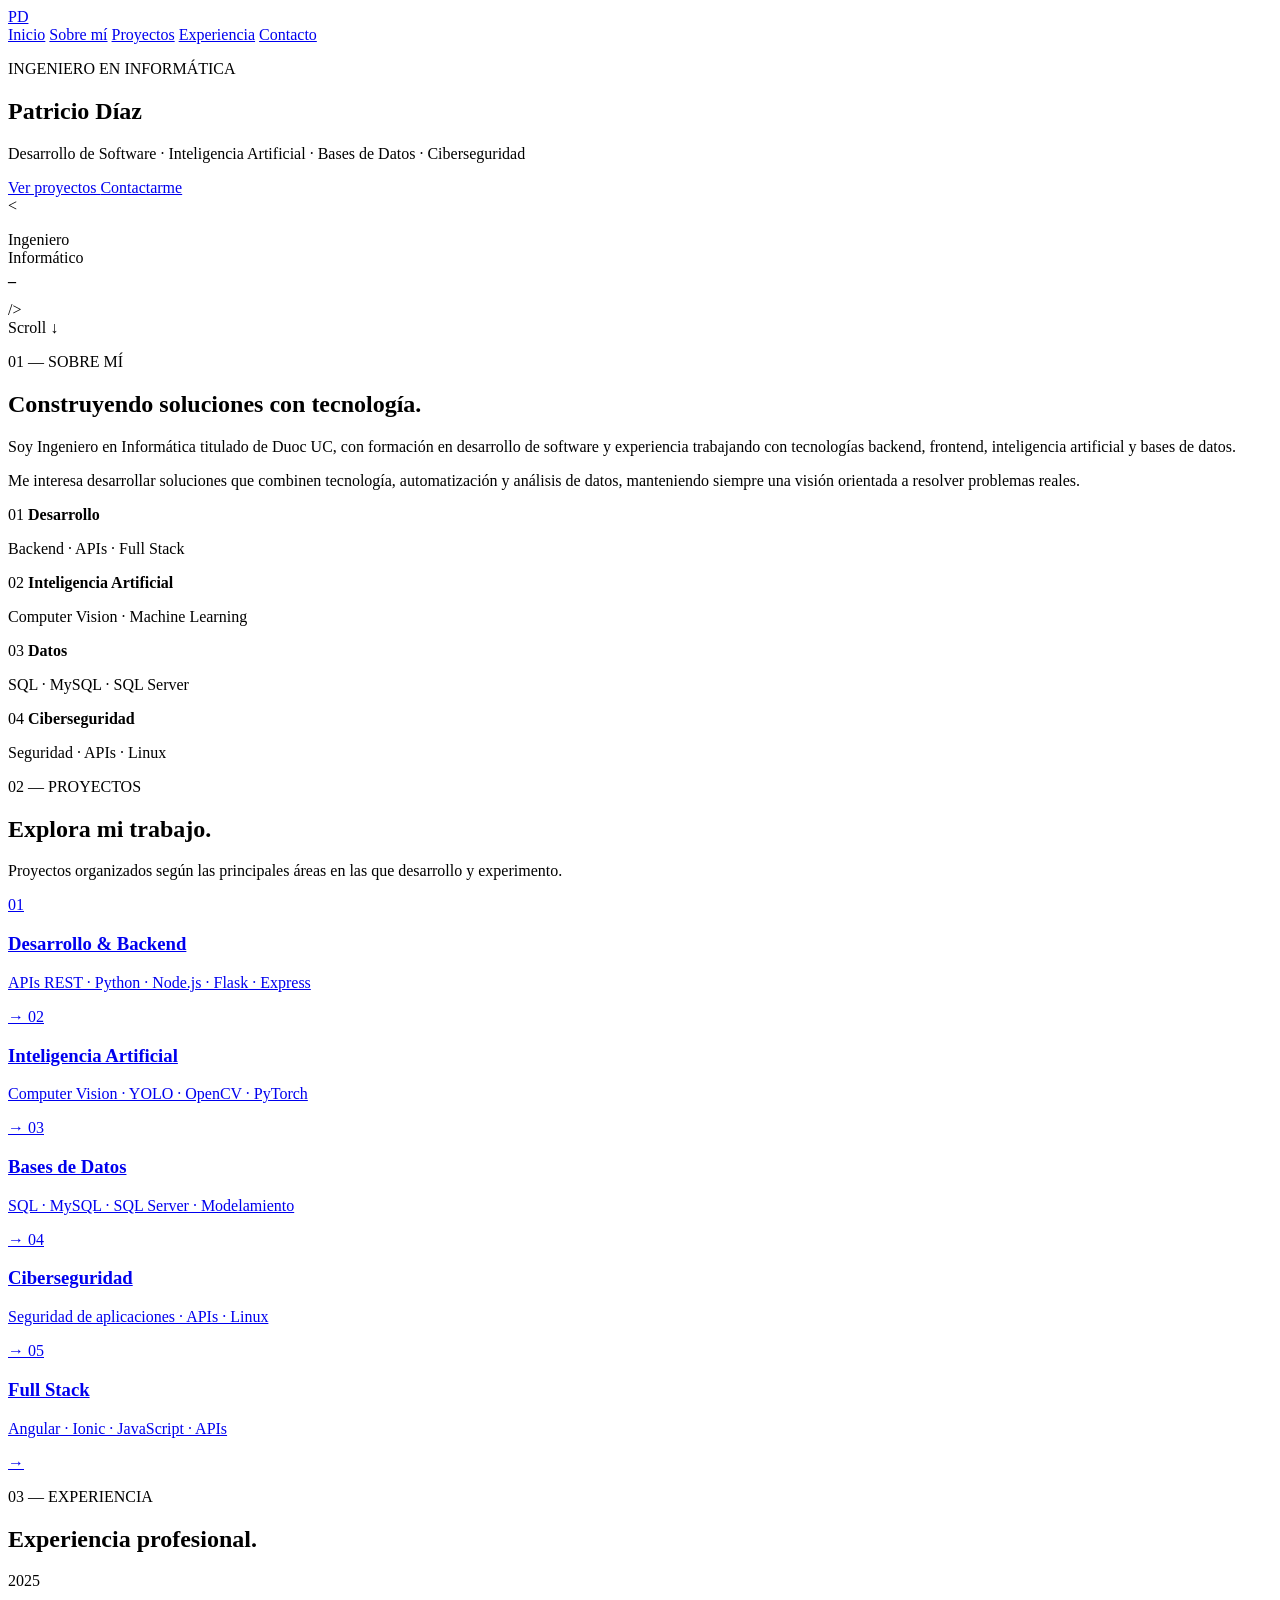
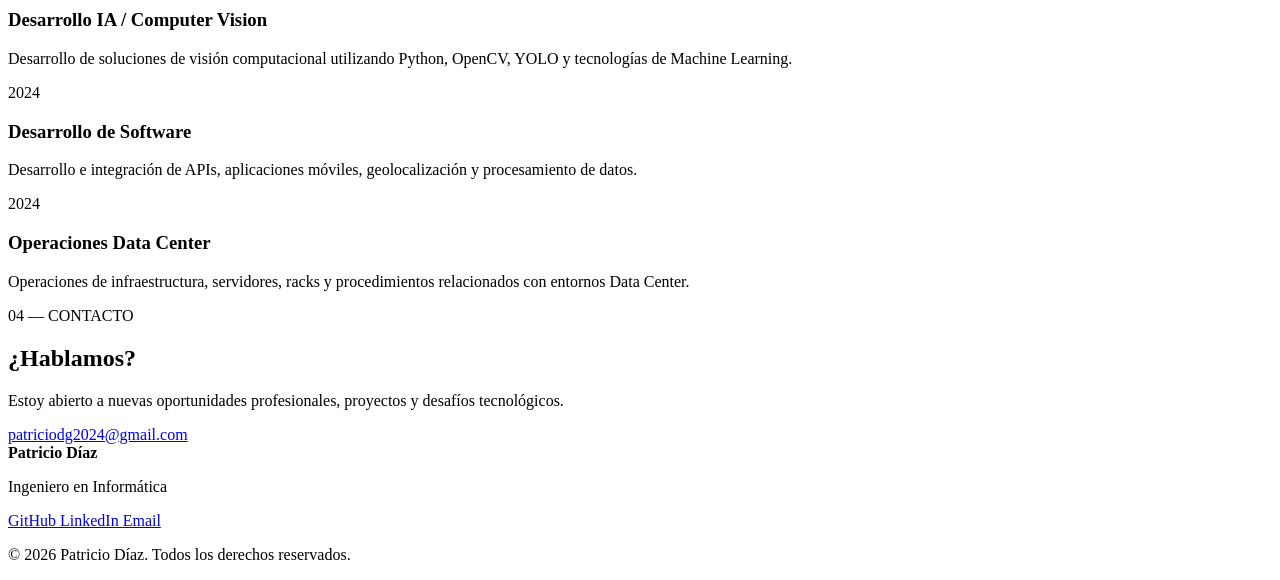
==== index.html @ 8d95fe8f "Create index.html" ====
<!DOCTYPE html>
<html lang="es">

<head>
    <meta charset="UTF-8">
    <meta name="viewport" content="width=device-width, initial-scale=1.0">

    <title>Patricio Díaz | Ingeniero en Informática</title>

    <meta
        name="description"
        content="Portfolio profesional de Patricio Díaz, Ingeniero en Informática especializado en desarrollo de software, inteligencia artificial, bases de datos y ciberseguridad."
    >

    <link rel="stylesheet" href="css/style.css">
</head>

<body>

    <!-- =========================
         NAVBAR
    ========================== -->

    <header class="navbar">

        <div class="container navbar-container">

            <a href="#inicio" class="logo">
                PD
            </a>

            <nav class="nav-menu">

                <a href="#inicio">Inicio</a>
                <a href="#sobre-mi">Sobre mí</a>
                <a href="#proyectos">Proyectos</a>
                <a href="#experiencia">Experiencia</a>
                <a href="#contacto">Contacto</a>

            </nav>

        </div>

    </header>


    <main>

        <!-- =========================
             HERO
        ========================== -->

        <section id="inicio" class="hero">

            <div class="container hero-container">

                <div class="hero-content">

                    <p class="hero-subtitle">
                        INGENIERO EN INFORMÁTICA
                    </p>

                    <h1>
                        Patricio
                        <span>Díaz</span>
                    </h1>

                    <p class="hero-description">
                        Desarrollo de Software · Inteligencia Artificial
                        · Bases de Datos · Ciberseguridad
                    </p>

                    <div class="hero-buttons">

                        <a href="#proyectos" class="btn btn-primary">
                            Ver proyectos
                        </a>

                        <a href="#contacto" class="btn btn-secondary">
                            Contactarme
                        </a>

                    </div>

                </div>

                <div class="hero-decoration">

                    <div class="code-card">

                        <span>&lt;</span>

                        <p>
                            Ingeniero<br>
                            Informático<br>
                            <strong>_</strong>
                        </p>

                        <span>/&gt;</span>

                    </div>

                </div>

            </div>

            <div class="scroll-indicator">

                <span>Scroll</span>
                <span class="scroll-arrow">↓</span>

            </div>

        </section>


        <!-- =========================
             SOBRE MÍ
        ========================== -->

        <section id="sobre-mi" class="section about">

            <div class="container">

                <p class="section-label">
                    01 — SOBRE MÍ
                </p>

                <h2>
                    Construyendo soluciones
                    <span>con tecnología.</span>
                </h2>

                <div class="about-grid">

                    <div class="about-text">

                        <p>
                            Soy Ingeniero en Informática titulado de Duoc UC,
                            con formación en desarrollo de software y experiencia
                            trabajando con tecnologías backend, frontend,
                            inteligencia artificial y bases de datos.
                        </p>

                        <p>
                            Me interesa desarrollar soluciones que combinen
                            tecnología, automatización y análisis de datos,
                            manteniendo siempre una visión orientada a resolver
                            problemas reales.
                        </p>

                    </div>

                    <div class="about-skills">

                        <div class="skill-item">
                            <span>01</span>
                            <strong>Desarrollo</strong>
                            <p>Backend · APIs · Full Stack</p>
                        </div>

                        <div class="skill-item">
                            <span>02</span>
                            <strong>Inteligencia Artificial</strong>
                            <p>Computer Vision · Machine Learning</p>
                        </div>

                        <div class="skill-item">
                            <span>03</span>
                            <strong>Datos</strong>
                            <p>SQL · MySQL · SQL Server</p>
                        </div>

                        <div class="skill-item">
                            <span>04</span>
                            <strong>Ciberseguridad</strong>
                            <p>Seguridad · APIs · Linux</p>
                        </div>

                    </div>

                </div>

            </div>

        </section>


        <!-- =========================
             PROYECTOS
        ========================== -->

        <section id="proyectos" class="section projects">

            <div class="container">

                <p class="section-label">
                    02 — PROYECTOS
                </p>

                <h2>
                    Explora mi
                    <span>trabajo.</span>
                </h2>

                <p class="section-description">
                    Proyectos organizados según las principales áreas
                    en las que desarrollo y experimento.
                </p>


                <div class="project-categories">


                    <a href="#" class="project-category">

                        <span class="category-number">
                            01
                        </span>

                        <div>

                            <h3>
                                Desarrollo & Backend
                            </h3>

                            <p>
                                APIs REST · Python · Node.js · Flask · Express
                            </p>

                        </div>

                        <span class="category-arrow">
                            →
                        </span>

                    </a>


                    <a href="#" class="project-category">

                        <span class="category-number">
                            02
                        </span>

                        <div>

                            <h3>
                                Inteligencia Artificial
                            </h3>

                            <p>
                                Computer Vision · YOLO · OpenCV · PyTorch
                            </p>

                        </div>

                        <span class="category-arrow">
                            →
                        </span>

                    </a>


                    <a href="#" class="project-category">

                        <span class="category-number">
                            03
                        </span>

                        <div>

                            <h3>
                                Bases de Datos
                            </h3>

                            <p>
                                SQL · MySQL · SQL Server · Modelamiento
                            </p>

                        </div>

                        <span class="category-arrow">
                            →
                        </span>

                    </a>


                    <a href="#" class="project-category">

                        <span class="category-number">
                            04
                        </span>

                        <div>

                            <h3>
                                Ciberseguridad
                            </h3>

                            <p>
                                Seguridad de aplicaciones · APIs · Linux
                            </p>

                        </div>

                        <span class="category-arrow">
                            →
                        </span>

                    </a>


                    <a href="#" class="project-category">

                        <span class="category-number">
                            05
                        </span>

                        <div>

                            <h3>
                                Full Stack
                            </h3>

                            <p>
                                Angular · Ionic · JavaScript · APIs
                            </p>

                        </div>

                        <span class="category-arrow">
                            →
                        </span>

                    </a>

                </div>

            </div>

        </section>


        <!-- =========================
             EXPERIENCIA
        ========================== -->

        <section id="experiencia" class="section experience">

            <div class="container">

                <p class="section-label">
                    03 — EXPERIENCIA
                </p>

                <h2>
                    Experiencia
                    <span>profesional.</span>
                </h2>

                <div class="timeline">

                    <article class="timeline-item">

                        <span class="timeline-date">
                            2025
                        </span>

                        <div>

                            <h3>
                                Desarrollo IA / Computer Vision
                            </h3>

                            <p>
                                Desarrollo de soluciones de visión computacional
                                utilizando Python, OpenCV, YOLO y tecnologías
                                de Machine Learning.
                            </p>

                        </div>

                    </article>


                    <article class="timeline-item">

                        <span class="timeline-date">
                            2024
                        </span>

                        <div>

                            <h3>
                                Desarrollo de Software
                            </h3>

                            <p>
                                Desarrollo e integración de APIs, aplicaciones
                                móviles, geolocalización y procesamiento
                                de datos.
                            </p>

                        </div>

                    </article>


                    <article class="timeline-item">

                        <span class="timeline-date">
                            2024
                        </span>

                        <div>

                            <h3>
                                Operaciones Data Center
                            </h3>

                            <p>
                                Operaciones de infraestructura, servidores,
                                racks y procedimientos relacionados con
                                entornos Data Center.
                            </p>

                        </div>

                    </article>

                </div>

            </div>

        </section>


        <!-- =========================
             CONTACTO
        ========================== -->

        <section id="contacto" class="section contact">

            <div class="container">

                <p class="section-label">
                    04 — CONTACTO
                </p>

                <h2>
                    ¿Hablamos?
                </h2>

                <p>
                    Estoy abierto a nuevas oportunidades profesionales,
                    proyectos y desafíos tecnológicos.
                </p>

                <a
                    href="mailto:patriciodg2024@gmail.com"
                    class="contact-email"
                >
                    patriciodg2024@gmail.com
                </a>

            </div>

        </section>

    </main>


    <!-- =========================
         FOOTER
    ========================== -->

    <footer class="footer">

        <div class="container footer-container">

            <div>

                <strong>
                    Patricio Díaz
                </strong>

                <p>
                    Ingeniero en Informática
                </p>

            </div>

            <div class="footer-links">

                <a href="https://github.com/PatricioDiazG">
                    GitHub
                </a>

                <a href="https://www.linkedin.com/in/patricio-d%C3%ADaz-g/">
                    LinkedIn
                </a>

                <a href="mailto:patriciodg2024@gmail.com">
                    Email
                </a>

            </div>

            <p class="copyright">
                © 2026 Patricio Díaz. Todos los derechos reservados.
            </p>

        </div>

    </footer>


    <script src="js/main.js"></script>

</body>

</html>
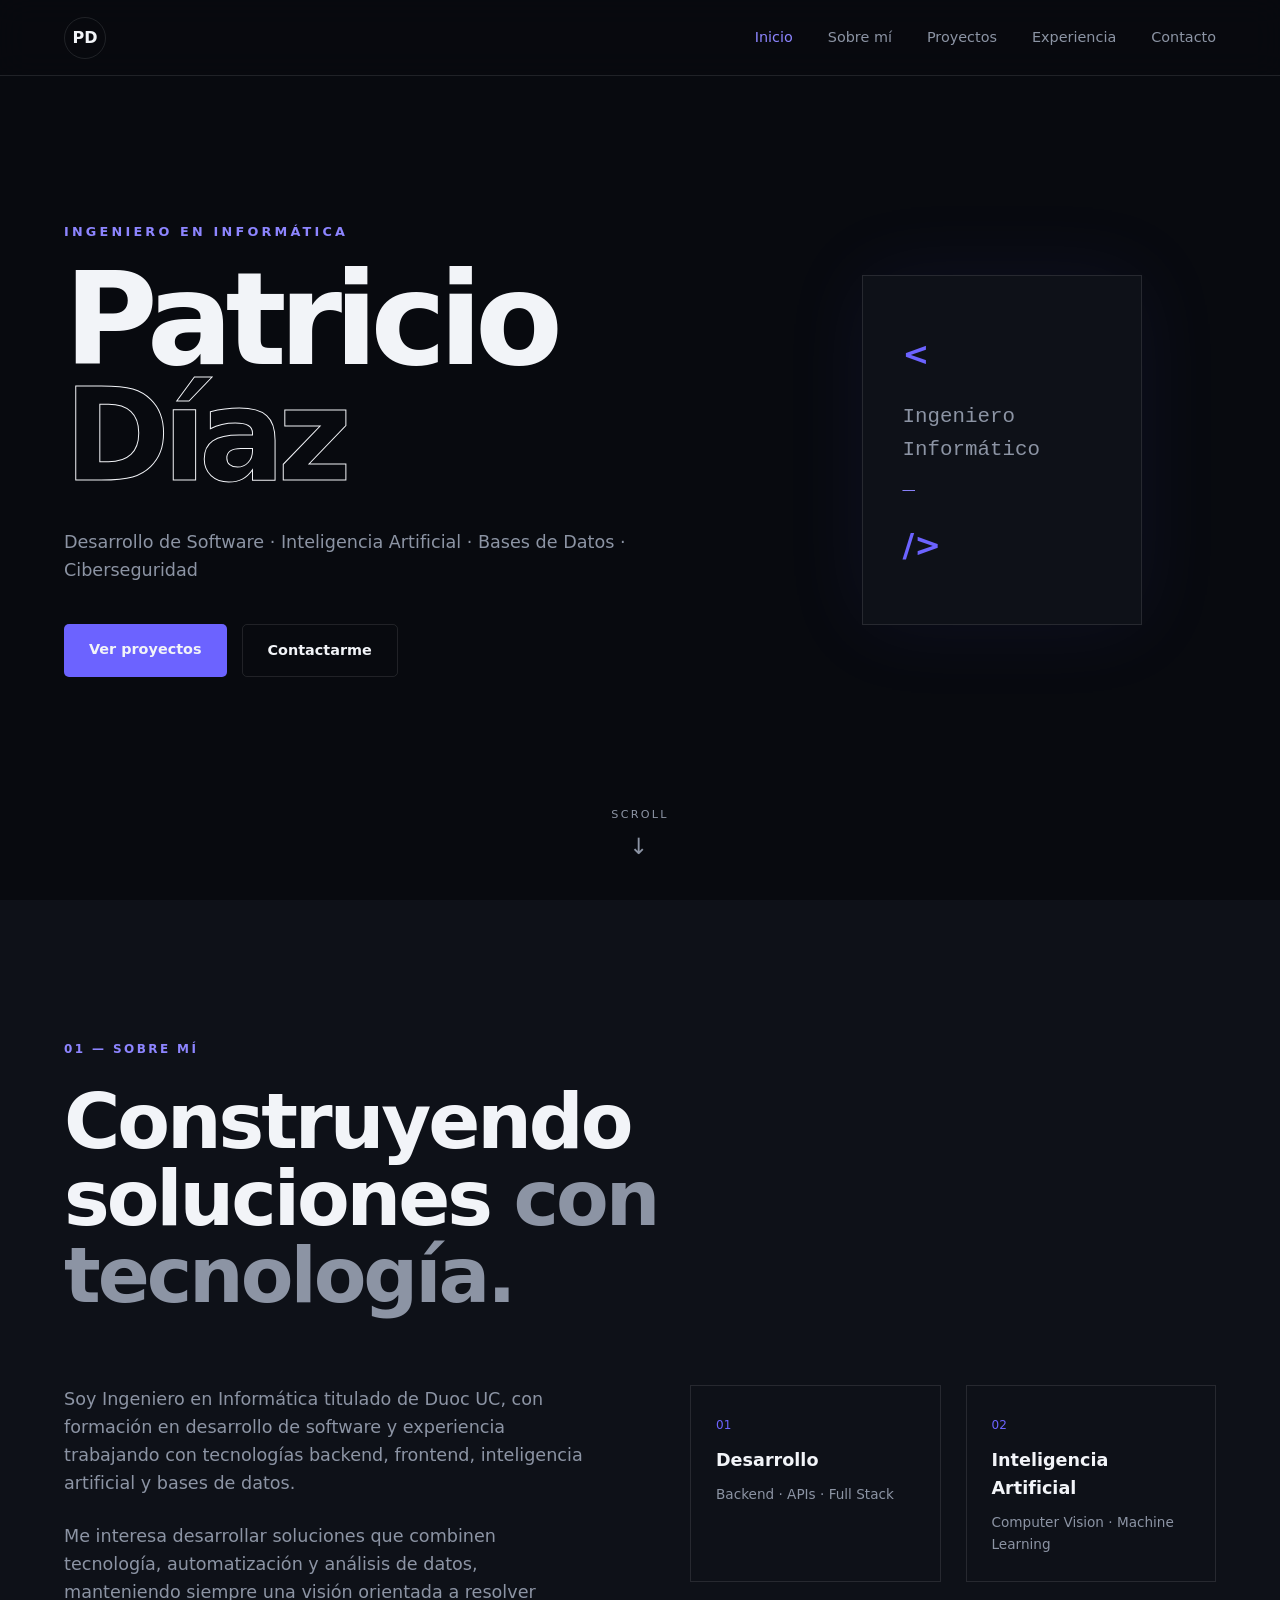
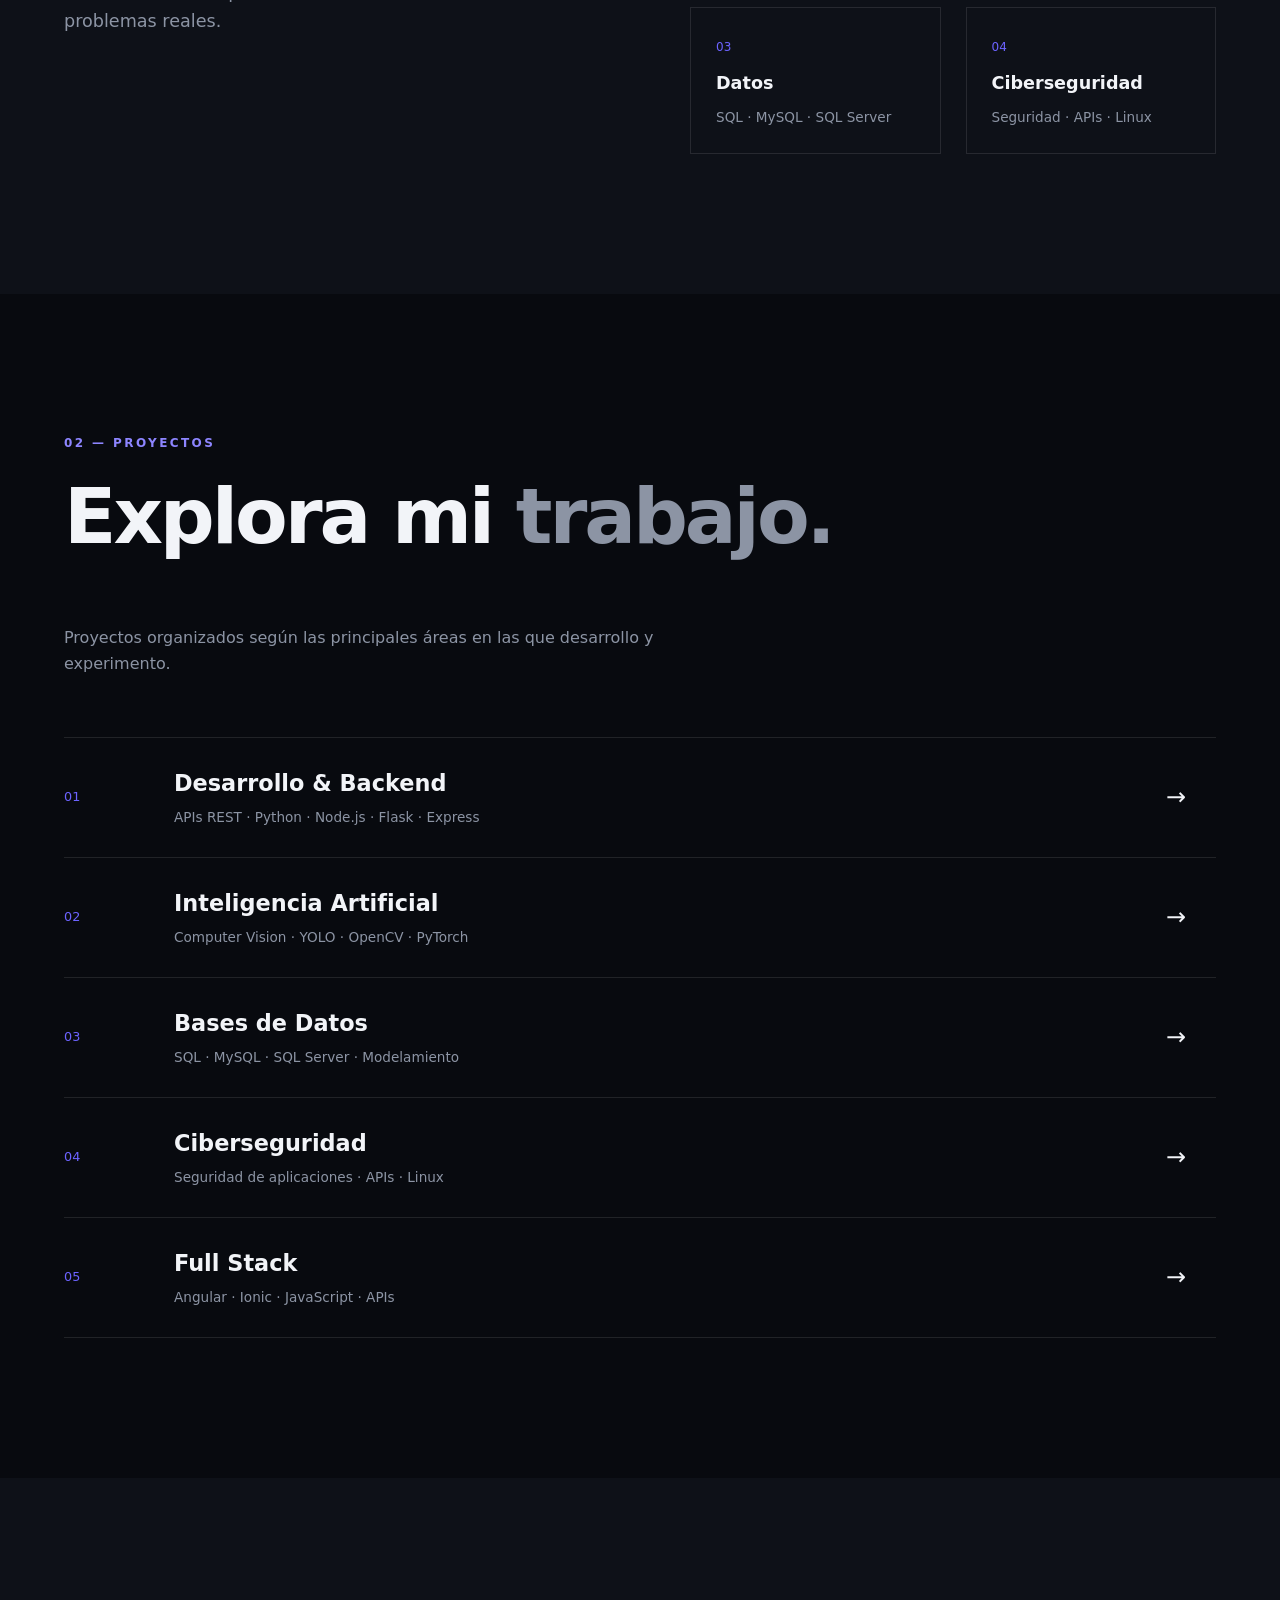
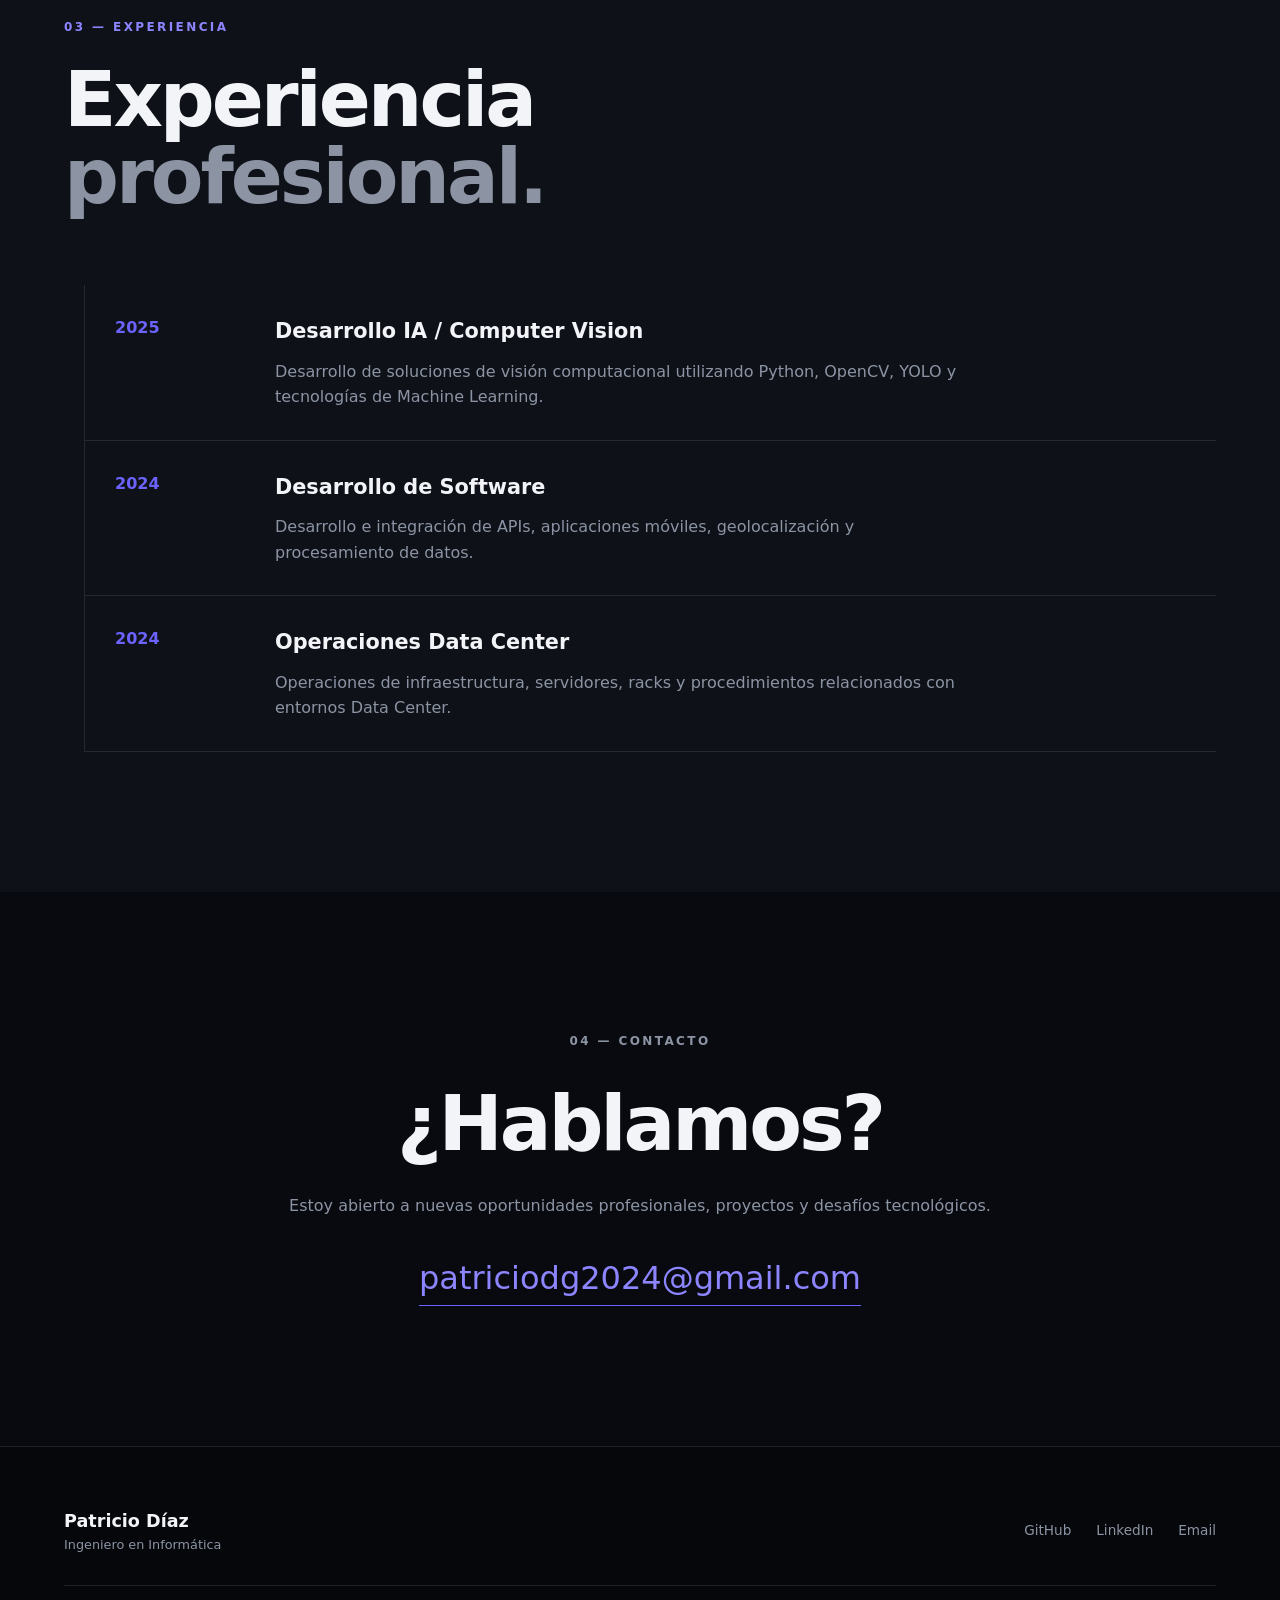
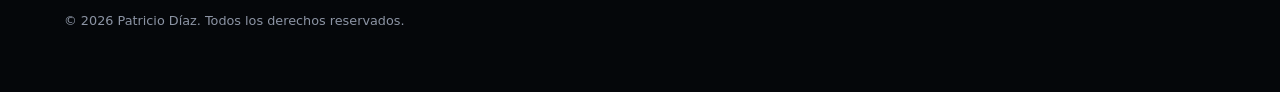
==== commit 8675150b: "Update index.html" ====
--- a/index.html
+++ b/index.html
@@ -212,7 +212,7 @@
                 <div class="project-categories">
 
 
-                    <a href="#" class="project-category">
+                    <a href="proyectos/backend/index.html" class="project-category">
 
                         <span class="category-number">
                             01
--- a/css/style.css
+++ b/css/style.css
@@ -0,0 +1,838 @@
+/* =========================================
+   VARIABLES
+========================================= */
+
+:root {
+    --bg: #080a0f;
+    --bg-secondary: #0e1118;
+    --text: #f2f4f8;
+    --text-muted: #8c94a4;
+    --accent: #6c63ff;
+    --accent-light: #8d85ff;
+    --border: rgba(255, 255, 255, 0.1);
+
+    --max-width: 1200px;
+
+    --transition: 0.35s ease;
+}
+
+
+/* =========================================
+   RESET
+========================================= */
+
+* {
+    margin: 0;
+    padding: 0;
+    box-sizing: border-box;
+}
+
+html {
+    scroll-behavior: smooth;
+}
+
+body {
+    background: var(--bg);
+    color: var(--text);
+    font-family:
+        Inter,
+        system-ui,
+        -apple-system,
+        BlinkMacSystemFont,
+        "Segoe UI",
+        sans-serif;
+
+    line-height: 1.6;
+}
+
+a {
+    color: inherit;
+    text-decoration: none;
+}
+
+img {
+    max-width: 100%;
+    display: block;
+}
+
+
+/* =========================================
+   UTILIDADES
+========================================= */
+
+.container {
+    width: min(90%, var(--max-width));
+    margin: 0 auto;
+}
+
+.section {
+    padding: 140px 0;
+}
+
+.section-label {
+    margin-bottom: 25px;
+
+    color: var(--accent-light);
+
+    font-size: 0.75rem;
+    font-weight: 700;
+
+    letter-spacing: 0.2em;
+}
+
+
+/* =========================================
+   NAVBAR
+========================================= */
+
+.navbar {
+    position: fixed;
+
+    top: 0;
+    left: 0;
+
+    width: 100%;
+
+    z-index: 1000;
+
+    background: rgba(8, 10, 15, 0.75);
+
+    backdrop-filter: blur(15px);
+
+    border-bottom: 1px solid var(--border);
+}
+
+.navbar-container {
+    height: 75px;
+
+    display: flex;
+
+    align-items: center;
+    justify-content: space-between;
+}
+
+.logo {
+    width: 42px;
+    height: 42px;
+
+    display: grid;
+    place-items: center;
+
+    border: 1px solid var(--border);
+
+    border-radius: 50%;
+
+    font-weight: 800;
+
+    transition: var(--transition);
+}
+
+.logo:hover {
+    background: var(--accent);
+
+    border-color: var(--accent);
+
+    transform: rotate(10deg);
+}
+
+.nav-menu {
+    display: flex;
+
+    gap: 35px;
+}
+
+.nav-menu a {
+    color: var(--text-muted);
+
+    font-size: 0.9rem;
+
+    transition: var(--transition);
+}
+
+.nav-menu a:hover {
+    color: var(--text);
+}
+
+.nav-menu a.active {
+    color: var(--accent-light);
+}
+
+/* =========================================
+   HERO — ANIMACIÓN INICIAL
+========================================= */
+
+.hero-content {
+    animation: heroContentIn 1s ease forwards;
+    will-change: transform;
+}
+
+.hero-decoration {
+    animation: heroDecorationIn 1.2s ease forwards;
+}
+
+@keyframes heroContentIn {
+
+    from {
+        opacity: 0;
+        transform: translateY(30px);
+    }
+
+    to {
+        opacity: 1;
+        transform: translateY(var(--parallax-y, 0px));
+    }
+
+}
+
+@keyframes heroDecorationIn {
+
+    from {
+        opacity: 0;
+        transform: translateX(50px);
+    }
+
+    to {
+        opacity: 1;
+        transform: translateX(0);
+    }
+
+}
+
+/* =========================================
+   HERO
+========================================= */
+
+.hero {
+    min-height: 100vh;
+
+    position: relative;
+
+    display: flex;
+    align-items: center;
+
+    overflow: hidden;
+}
+
+.hero-container {
+    display: grid;
+
+    grid-template-columns: 1.2fr 0.8fr;
+
+    gap: 80px;
+
+    align-items: center;
+}
+
+.hero-subtitle {
+    color: var(--accent-light);
+
+    font-size: 0.8rem;
+
+    font-weight: 700;
+
+    letter-spacing: 0.25em;
+
+    margin-bottom: 20px;
+}
+
+.hero h1 {
+    font-size: clamp(4rem, 10vw, 8rem);
+
+    line-height: 0.9;
+
+    letter-spacing: -0.06em;
+
+    margin-bottom: 35px;
+}
+
+.hero h1 span {
+    display: block;
+
+    color: transparent;
+
+    -webkit-text-stroke: 1px var(--text);
+}
+
+.hero-description {
+    max-width: 600px;
+
+    color: var(--text-muted);
+
+    font-size: 1.1rem;
+
+    margin-bottom: 40px;
+}
+
+
+/* =========================================
+   BOTONES
+========================================= */
+
+.hero-buttons {
+    display: flex;
+
+    gap: 15px;
+}
+
+.btn {
+    padding: 14px 25px;
+
+    border-radius: 5px;
+
+    font-size: 0.9rem;
+
+    font-weight: 600;
+
+    transition: var(--transition);
+}
+
+.btn-primary {
+    background: var(--accent);
+}
+
+.btn-primary:hover {
+    background: var(--accent-light);
+
+    transform: translateY(-3px);
+}
+
+.btn-secondary {
+    border: 1px solid var(--border);
+}
+
+.btn-secondary:hover {
+    border-color: var(--accent);
+
+    transform: translateY(-3px);
+}
+
+
+/* =========================================
+   HERO DECORACIÓN
+========================================= */
+
+.hero-decoration {
+    display: flex;
+
+    justify-content: center;
+}
+
+.code-card {
+    width: 280px;
+    height: 350px;
+
+    border: 1px solid var(--border);
+
+    background: var(--bg-secondary);
+
+    display: flex;
+
+    flex-direction: column;
+
+    justify-content: center;
+
+    padding: 40px;
+
+    box-shadow:
+        0 0 80px rgba(108, 99, 255, 0.08);
+
+    transition: transform 0.5s ease;
+}
+
+.code-card:hover {
+    transform: translateY(-15px) rotate(2deg);
+}
+
+.code-card > span {
+    color: var(--accent);
+
+    font-size: 2rem;
+
+    font-weight: 800;
+}
+
+.code-card p {
+    margin: 20px 0;
+
+    color: var(--text-muted);
+
+    font-family: monospace;
+
+    font-size: 1.3rem;
+}
+
+.code-card strong {
+    color: var(--accent-light);
+}
+
+
+/* =========================================
+   SCROLL
+========================================= */
+
+.scroll-indicator {
+    position: absolute;
+
+    bottom: 35px;
+
+    left: 50%;
+
+    transform: translateX(-50%);
+
+    display: flex;
+
+    flex-direction: column;
+
+    align-items: center;
+
+    gap: 5px;
+
+    color: var(--text-muted);
+
+    font-size: 0.7rem;
+
+    letter-spacing: 0.2em;
+
+    text-transform: uppercase;
+}
+
+.scroll-arrow {
+    font-size: 1.4rem;
+
+    animation: scrollBounce 1.5s infinite;
+}
+
+@keyframes scrollBounce {
+
+    0%,
+    100% {
+        transform: translateY(0);
+    }
+
+    50% {
+        transform: translateY(8px);
+    }
+}
+
+
+/* =========================================
+   SOBRE MÍ
+========================================= */
+
+.about {
+    background: var(--bg-secondary);
+}
+
+.about h2,
+.projects h2,
+.experience h2,
+.contact h2 {
+    max-width: 800px;
+
+    font-size: clamp(2.5rem, 6vw, 5rem);
+
+    line-height: 1;
+
+    letter-spacing: -0.04em;
+
+    margin-bottom: 70px;
+}
+
+.about h2 span,
+.projects h2 span,
+.experience h2 span {
+    color: var(--text-muted);
+}
+
+.about-grid {
+    display: grid;
+
+    grid-template-columns: 1fr 1fr;
+
+    gap: 100px;
+}
+
+.about-text {
+    color: var(--text-muted);
+
+    font-size: 1.1rem;
+}
+
+.about-text p + p {
+    margin-top: 25px;
+}
+
+.about-skills {
+    display: grid;
+
+    grid-template-columns: 1fr 1fr;
+
+    gap: 25px;
+}
+
+.skill-item {
+    padding: 25px;
+
+    border: 1px solid var(--border);
+
+    transition: var(--transition);
+}
+
+.skill-item:hover {
+    transform: translateY(-5px);
+
+    border-color: var(--accent);
+}
+
+.skill-item span {
+    color: var(--accent);
+
+    font-size: 0.75rem;
+}
+
+.skill-item strong {
+    display: block;
+
+    margin: 10px 0;
+
+    font-size: 1.1rem;
+}
+
+.skill-item p {
+    color: var(--text-muted);
+
+    font-size: 0.85rem;
+}
+
+
+/* =========================================
+   PROYECTOS
+========================================= */
+
+.section-description {
+    max-width: 600px;
+
+    color: var(--text-muted);
+
+    margin-bottom: 60px;
+}
+
+.project-categories {
+    border-top: 1px solid var(--border);
+}
+
+.project-category {
+    min-height: 120px;
+
+    display: grid;
+
+    grid-template-columns: 80px 1fr 50px;
+
+    align-items: center;
+
+    gap: 30px;
+
+    border-bottom: 1px solid var(--border);
+
+    transition: var(--transition);
+}
+
+.project-category:hover {
+    padding-left: 20px;
+
+    background: rgba(108, 99, 255, 0.05);
+}
+
+.category-number {
+    color: var(--accent);
+
+    font-size: 0.8rem;
+}
+
+.project-category h3 {
+    font-size: 1.4rem;
+
+    margin-bottom: 5px;
+}
+
+.project-category p {
+    color: var(--text-muted);
+
+    font-size: 0.85rem;
+}
+
+.category-arrow {
+    font-size: 1.5rem;
+
+    transition: var(--transition);
+}
+
+.project-category:hover .category-arrow {
+    transform: translateX(10px);
+
+    color: var(--accent);
+}
+
+
+/* =========================================
+   EXPERIENCIA
+========================================= */
+
+.experience {
+    background: var(--bg-secondary);
+}
+
+.timeline {
+    border-left: 1px solid var(--border);
+
+    margin-left: 20px;
+}
+
+.timeline-item {
+    display: grid;
+
+    grid-template-columns: 120px 1fr;
+
+    gap: 40px;
+
+    padding: 30px;
+
+    border-bottom: 1px solid var(--border);
+}
+
+.timeline-date {
+    color: var(--accent);
+
+    font-weight: 700;
+}
+
+.timeline-item h3 {
+    margin-bottom: 10px;
+
+    font-size: 1.3rem;
+}
+
+.timeline-item p {
+    max-width: 700px;
+
+    color: var(--text-muted);
+}
+
+
+/* =========================================
+   CONTACTO
+========================================= */
+
+.contact {
+    text-align: center;
+}
+
+.contact .section-label {
+    margin-bottom: 30px;
+}
+
+.contact h2 {
+    margin-left: auto;
+    margin-right: auto;
+    margin-bottom: 30px;
+}
+
+.contact > .container > p {
+    color: var(--text-muted);
+
+    margin-bottom: 35px;
+}
+
+.contact-email {
+    display: inline-block;
+
+    color: var(--accent-light);
+
+    font-size: clamp(1.2rem, 3vw, 2rem);
+
+    border-bottom: 1px solid var(--accent);
+
+    transition: var(--transition);
+}
+
+.contact-email:hover {
+    color: var(--text);
+}
+
+
+/* =========================================
+   FOOTER
+========================================= */
+
+.footer {
+    padding: 60px 0;
+
+    border-top: 1px solid var(--border);
+
+    background: #05070a;
+}
+
+.footer-container {
+    display: grid;
+
+    grid-template-columns: 1fr auto;
+
+    gap: 30px;
+
+    align-items: center;
+}
+
+.footer strong {
+    font-size: 1.1rem;
+}
+
+.footer p {
+    color: var(--text-muted);
+
+    font-size: 0.8rem;
+}
+
+.footer-links {
+    display: flex;
+
+    gap: 25px;
+}
+
+.footer-links a {
+    color: var(--text-muted);
+
+    font-size: 0.85rem;
+
+    transition: var(--transition);
+}
+
+.footer-links a:hover {
+    color: var(--accent-light);
+}
+
+.copyright {
+    grid-column: 1 / -1;
+
+    padding-top: 25px;
+
+    border-top: 1px solid var(--border);
+}
+
+
+/* =========================================
+   ANIMACIONES SCROLL
+========================================= */
+
+.hidden {
+    opacity: 0;
+    transform: translateY(40px);
+    transition:
+        opacity 0.8s ease,
+        transform 0.8s ease;
+}
+
+.show {
+    opacity: 1;
+    transform: translateY(0);
+}
+
+.skill-item:nth-child(1) {
+    transition-delay: 0.1s;
+}
+
+.skill-item:nth-child(2) {
+    transition-delay: 0.2s;
+}
+
+.skill-item:nth-child(3) {
+    transition-delay: 0.3s;
+}
+
+.skill-item:nth-child(4) {
+    transition-delay: 0.4s;
+}
+
+.project-category:nth-child(1) {
+    transition-delay: 0.1s;
+}
+
+.project-category:nth-child(2) {
+    transition-delay: 0.2s;
+}
+
+.project-category:nth-child(3) {
+    transition-delay: 0.3s;
+}
+
+.project-category:nth-child(4) {
+    transition-delay: 0.4s;
+}
+
+.project-category:nth-child(5) {
+    transition-delay: 0.5s;
+}
+
+
+/* =========================================
+   RESPONSIVE
+========================================= */
+
+@media (max-width: 800px) {
+
+    .nav-menu {
+        display: none;
+    }
+
+    .hero-container {
+        grid-template-columns: 1fr;
+
+        gap: 60px;
+    }
+
+    .hero {
+        padding-top: 120px;
+        padding-bottom: 100px;
+    }
+
+    .hero h1 {
+        font-size: clamp(4rem, 18vw, 7rem);
+    }
+
+    .hero-decoration {
+        display: none;
+    }
+
+    .about-grid {
+        grid-template-columns: 1fr;
+
+        gap: 60px;
+    }
+
+    .about-skills {
+        grid-template-columns: 1fr;
+    }
+
+    .project-category {
+        grid-template-columns: 50px 1fr 30px;
+
+        gap: 15px;
+    }
+
+    .project-category h3 {
+        font-size: 1.1rem;
+    }
+
+    .timeline-item {
+        grid-template-columns: 1fr;
+
+        gap: 10px;
+    }
+
+    .footer-container {
+        grid-template-columns: 1fr;
+    }
+
+    .footer-links {
+        flex-wrap: wrap;
+    }
+}
